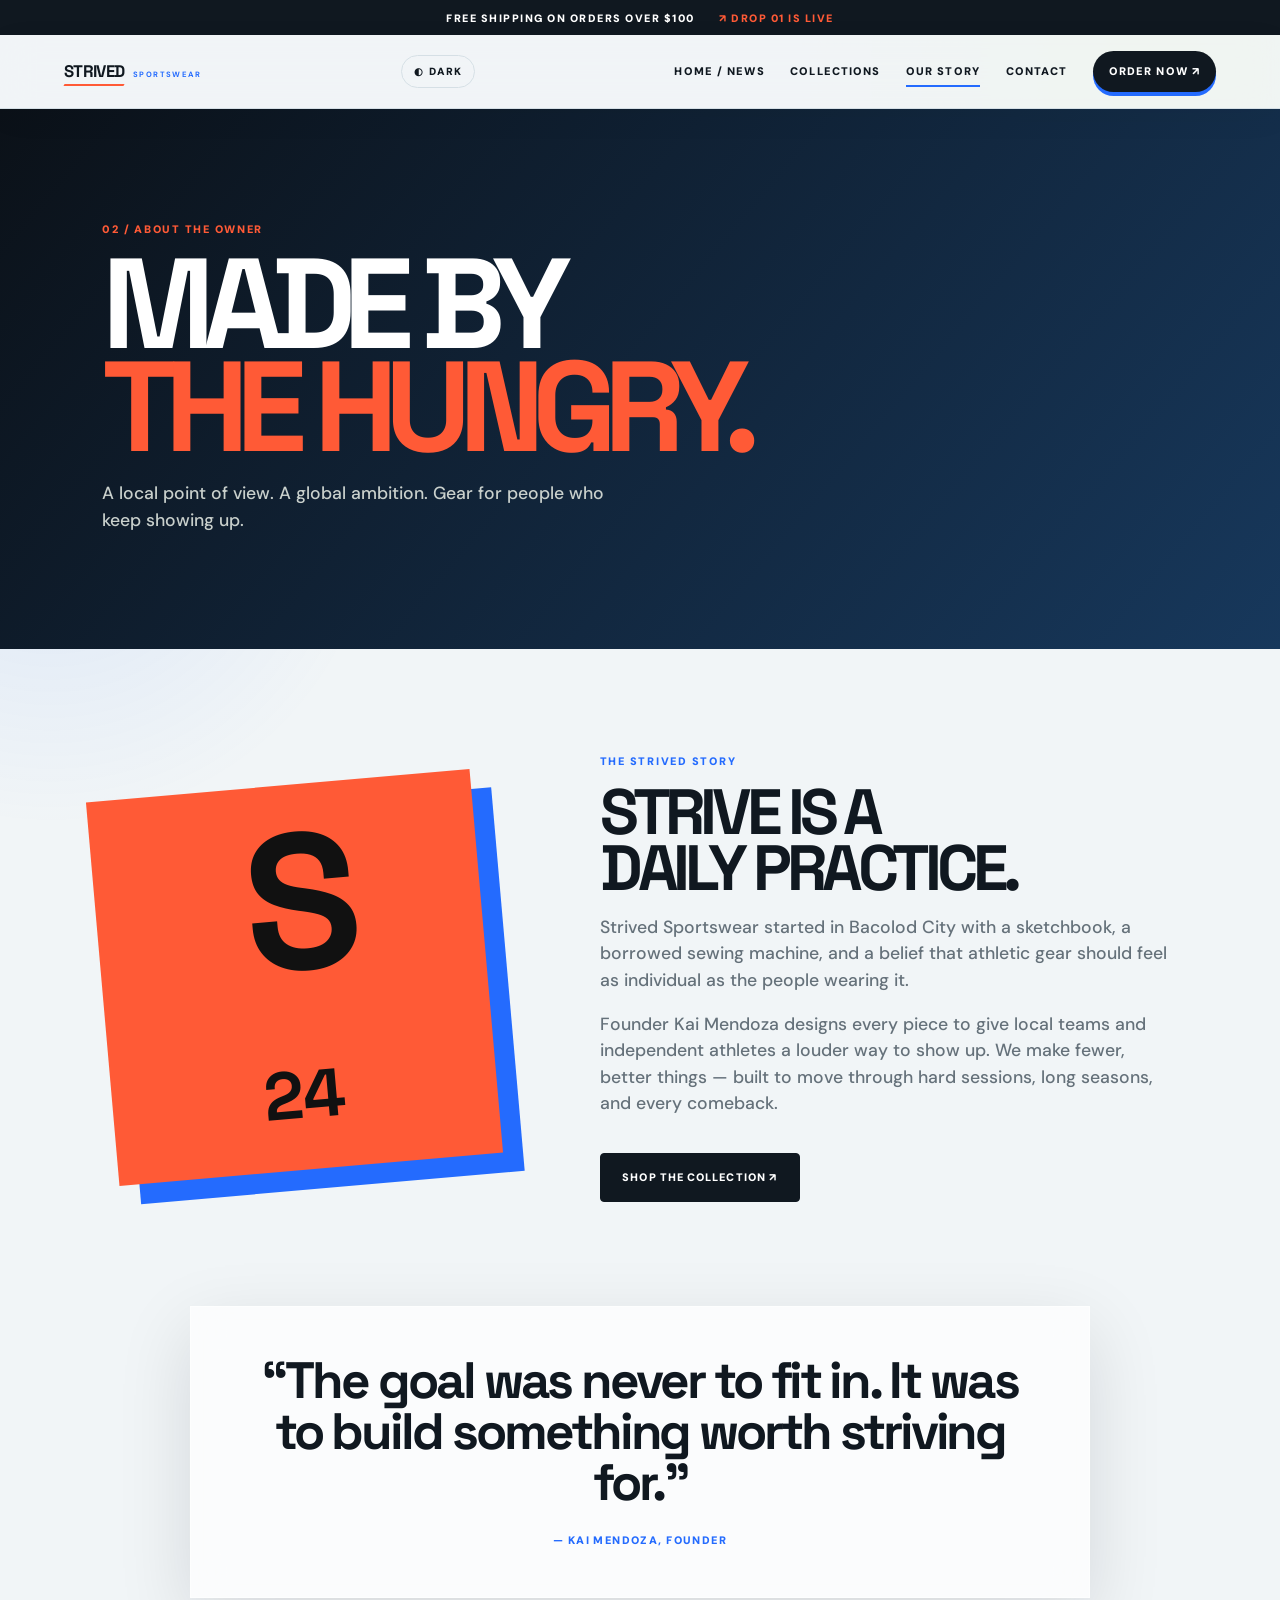
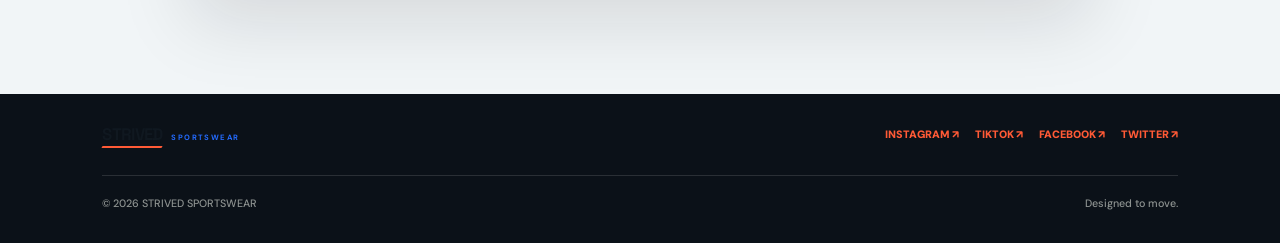
==== about.html @ 252151e5 "Agent Host changes for agents/modern-athletic-website-design" ====
<!doctype html>
<html lang="en">
<head><meta charset="utf-8"><meta name="viewport" content="width=device-width, initial-scale=1"><meta name="description" content="The story behind Strived Sportswear."><title>Our Story — Strived Sportswear</title><link rel="stylesheet" href="css/styles.css"></head>
<body>
  <div class="announcement">Free shipping on orders over $100 <span>↗ Drop 01 is live</span></div>
  <header class="site-header"><a class="brand" href="index.html" aria-label="Strived Sportswear home"><span class="brand-wordmark">STRIVED</span><i>SPORTSWEAR</i></a><button class="theme-toggle" type="button" aria-label="Switch to dark mode" aria-pressed="false">◐ <span>Dark</span></button><button class="menu-toggle" type="button" aria-label="Toggle navigation" aria-expanded="false">☰</button><nav class="main-nav" aria-label="Primary navigation"><a href="index.html">Home / News</a><a href="collections.html">Collections</a><a class="active" href="about.html">Our Story</a><a href="index.html#contact">Contact</a><a class="nav-order" href="collections.html#order">Order Now <span>↗</span></a></nav></header>
  <main><section class="page-hero story-hero"><p class="eyebrow">02 / About the owner</p><h1>Made by<br><em>the hungry.</em></h1><p class="lead">A local point of view. A global ambition. Gear for people who keep showing up.</p></section><section class="story-section"><div class="story-layout"><div class="about-mark float">S<br><small>24</small></div><div class="story-copy"><p class="eyebrow">The Strived story</p><h2>Strive is a<br>daily practice.</h2><p>Strived Sportswear started in Bacolod City with a sketchbook, a borrowed sewing machine, and a belief that athletic gear should feel as individual as the people wearing it.</p><p>Founder Kai Mendoza designs every piece to give local teams and independent athletes a louder way to show up. We make fewer, better things — built to move through hard sessions, long seasons, and every comeback.</p><a class="button" href="collections.html">Shop the collection ↗</a></div></div></section><section class="quote-section glass"><p>“The goal was never to fit in. It was to build something worth striving for.”</p><span>— KAI MENDOZA, FOUNDER</span></section></main>
  <footer><div class="footer-top"><a class="brand" href="index.html"><span class="brand-wordmark">STRIVED</span><i>SPORTSWEAR</i></a><nav class="socials" aria-label="Social media"><a href="https://instagram.com" target="_blank" rel="noreferrer">Instagram ↗</a><a href="https://tiktok.com" target="_blank" rel="noreferrer">TikTok ↗</a><a href="https://facebook.com" target="_blank" rel="noreferrer">Facebook ↗</a><a href="https://x.com" target="_blank" rel="noreferrer">Twitter ↗</a></nav></div><div class="footer-bottom"><span>© 2026 STRIVED SPORTSWEAR</span><span>Designed to move.</span></div></footer><script src="js/app.js"></script>
</body>
</html>
---- css/styles.css ----
@import url("https://fonts.googleapis.com/css2?family=DM+Sans:wght@400;500;700;900&family=Space+Grotesk:wght@400;500;700&display=swap");

:root {
  --ink: #101820;
  --paper: #f1f5f7;
  --surface: #ffffff;
  --lime: #ff5a36;
  --blue: #246bfe;
  --muted: #65717a;
  --line: #d5dfe5;
  --soft: #e8eef2;
  --shadow: 0 24px 70px rgba(17, 19, 21, .12);
}
[data-theme="dark"] {
  --ink: #f1f5f7;
  --paper: #101820;
  --surface: #1a1e20;
  --muted: #a4aca7;
  --line: #33404a;
  --soft: #222f38;
  --shadow: 0 24px 70px rgba(0, 0, 0, .35);
}
* { box-sizing: border-box; }
html { scroll-behavior: smooth; }
body { margin: 0; overflow-x: hidden; color: var(--ink); background: var(--paper); font: 500 16px/1.5 "DM Sans", Arial, sans-serif; transition: background .35s, color .35s; }
body:before { position: fixed; z-index: -1; inset: 0; background: radial-gradient(circle at 90% 8%, rgba(214,255,55,.18), transparent 25%), radial-gradient(circle at 4% 55%, rgba(43,115,255,.1), transparent 25%); content: ""; pointer-events: none; }
a { color: inherit; text-decoration: none; }
button, input, textarea { font: inherit; }
button { cursor: pointer; }
.scroll-progress { position: fixed; z-index: 60; top: 0; left: 0; width: 0; height: 3px; background: var(--lime); }
.announcement { display: flex; justify-content: center; gap: 1.5rem; padding: .6rem 1rem; color: #fff; background: var(--ink); font-size: .67rem; font-weight: 900; letter-spacing: .14em; text-transform: uppercase; }
.announcement span { color: var(--lime); }
.site-header { position: sticky; z-index: 30; top: 0; display: flex; align-items: center; justify-content: space-between; gap: 1rem; padding: 1rem 5vw; border-bottom: 1px solid var(--line); background: color-mix(in srgb, var(--paper) 82%, transparent); box-shadow: 0 8px 35px rgba(0,0,0,.04); backdrop-filter: blur(18px); }
.brand { display: flex; align-items: baseline; gap: .55rem; color: var(--ink); font: 900 1.05rem/1 "Space Grotesk"; letter-spacing: -.04em; }
.brand-wordmark { position: relative; }
.brand-wordmark:after { position: absolute; right: 0; bottom: -.35rem; left: 0; height: 2px; background: var(--lime); content: ""; transform: skewX(-28deg); }
.brand i { color: var(--blue); font: 700 .48rem/1 "DM Sans"; font-style: normal; letter-spacing: .18em; text-transform: uppercase; }
.brand-mark { display: none; }
.main-nav { display: flex; align-items: center; gap: 1.6rem; }
.main-nav a { position: relative; font-size: .69rem; font-weight: 900; letter-spacing: .1em; text-transform: uppercase; }
.main-nav a:not(.nav-order):after { position: absolute; right: 0; bottom: -.45rem; left: 0; height: 2px; background: var(--blue); content: ""; transform: scaleX(0); transition: transform .25s; }
.main-nav a:hover:after, .main-nav a.active:after { transform: scaleX(1); }
.nav-order, .button { border: 0; background: var(--ink); color: var(--surface); }
.nav-order { padding: .75rem 1rem; border-radius: 99px; box-shadow: 0 4px 0 var(--blue); transition: transform .2s, box-shadow .2s; }
.nav-order:hover { box-shadow: 0 1px 0 var(--blue); transform: translateY(3px); }
.theme-toggle, .menu-toggle { border: 1px solid var(--line); background: transparent; color: var(--ink); }
.theme-toggle { display: inline-flex; align-items: center; gap: .35rem; padding: .5rem .75rem; border-radius: 99px; font-size: .65rem; font-weight: 900; letter-spacing: .08em; text-transform: uppercase; }
.cart-trigger { padding: .5rem .75rem; border: 1px solid var(--line); border-radius: 99px; background: transparent; color: var(--ink); font-size: .65rem; font-weight: 900; letter-spacing: .08em; text-transform: uppercase; }
.cart-trigger:hover { border-color: var(--blue); color: var(--blue); }
.menu-toggle { display: none; border: 0; font-size: 1.4rem; }
.hero { display: grid; min-height: 76vh; grid-template-columns: 1fr .95fr; align-items: center; gap: 4rem; padding: 6rem 8vw; background: linear-gradient(130deg, #0b1118, #14283c 65%, #203e68); color: #fff; }
.hero-copy { position: relative; z-index: 1; }
.eyebrow { margin: 0 0 1rem; color: var(--blue); font-size: .68rem; font-weight: 900; letter-spacing: .16em; text-transform: uppercase; }
.hero .eyebrow, .page-hero .eyebrow { color: var(--lime); }
h1, h2, h3 { font-family: "Space Grotesk", sans-serif; }
h1, .page-hero h1 { margin: .5rem 0 1.4rem; font-size: clamp(4rem, 10vw, 9.5rem); line-height: .8; letter-spacing: -.1em; text-transform: uppercase; }
h1 em, .page-hero h1 em { color: var(--lime); font-style: normal; }
.lead { max-width: 470px; color: #c9d0cc; font-size: 1.1rem; }
.button { display: inline-flex; align-items: center; justify-content: center; gap: .5rem; margin-top: 1.2rem; padding: .95rem 1.35rem; border: 1px solid var(--ink); border-radius: 4px; font-size: .68rem; font-weight: 900; letter-spacing: .1em; text-transform: uppercase; transition: transform .2s, box-shadow .2s; }
.button:hover { box-shadow: 5px 5px 0 var(--lime); transform: translate(-3px, -3px); }
.button--lime { background: var(--lime); color: #111315; }
.hero-art { position: relative; min-height: 440px; overflow: hidden; background: linear-gradient(145deg, #183d67, #d13d27); clip-path: polygon(14% 0, 100% 0, 86% 100%, 0 100%); }
.hero-art:before { position: absolute; inset: 7%; background: url("https://images.unsplash.com/photo-1552346154-21d32810aba3?auto=format&fit=crop&w=1000&q=85") center/cover; content: ""; mix-blend-mode: screen; opacity: .8; }
.hero-badge { position: absolute; right: 5%; bottom: 8%; padding: 1.25rem; background: var(--lime); color: #111; font-weight: 900; line-height: 1.05; text-align: center; transform: rotate(-8deg); }
.ticker { display: flex; justify-content: space-around; gap: 2rem; padding: .95rem; overflow: hidden; background: var(--lime); color: #111; font-size: .72rem; font-weight: 900; letter-spacing: .14em; }
.ticker span { white-space: nowrap; }
section { padding: 6.5rem 8vw; }
.section-heading { display: flex; align-items: end; justify-content: space-between; gap: 2rem; margin-bottom: 2.5rem; }
h2 { margin: 0; font-size: clamp(2.6rem, 5vw, 5.2rem); line-height: .87; letter-spacing: -.08em; text-transform: uppercase; }
.section-heading > p { max-width: 350px; margin: 0; color: var(--muted); }
.news-card { display: grid; grid-template-columns: 1fr .8fr; min-height: 360px; overflow: hidden; }
.glass { border: 1px solid rgba(255,255,255,.55); background: color-mix(in srgb, var(--surface) 70%, transparent); box-shadow: var(--shadow); backdrop-filter: blur(18px); }
.news-card > div:first-child { padding: 3rem; }
.news-card h3 { margin: .5rem 0; font-size: clamp(2.7rem, 5vw, 5rem); line-height: .88; letter-spacing: -.08em; }
.news-image { min-height: 300px; background: url("https://images.unsplash.com/photo-1517466787929-bc90951d0974?auto=format&fit=crop&w=1000&q=85") center/cover; }
.text-link { display: inline-block; margin-top: 2rem; color: var(--blue); font-size: .7rem; font-weight: 900; letter-spacing: .08em; text-transform: uppercase; }
.contact-section { background: var(--surface); }
.contact-grid { display: grid; grid-template-columns: .9fr 1.1fr; gap: 5rem; }
.muted, .detail { color: var(--muted); }
.detail { margin-top: 1.7rem; }
.detail strong { display: block; margin-bottom: .3rem; color: var(--ink); font-size: .67rem; letter-spacing: .12em; text-transform: uppercase; }
.detail a:hover { color: var(--blue); }
.contact-form { display: grid; grid-template-columns: 1fr 1fr; gap: 1rem; padding: 1.5rem; }
label { display: grid; gap: .4rem; color: var(--muted); font-size: .68rem; font-weight: 900; letter-spacing: .08em; text-transform: uppercase; }
.full { grid-column: 1 / -1; }
input, textarea { width: 100%; padding: .9rem; border: 1px solid var(--line); background: var(--paper); color: var(--ink); outline: 0; }
textarea { min-height: 130px; resize: vertical; }
input:focus, textarea:focus { border-color: var(--blue); box-shadow: 0 0 0 3px rgba(43,115,255,.12); }
.form-status { min-height: 1.2em; color: #268347; font-size: .8rem; font-weight: 700; }
.page-hero { padding: 7rem 8vw 5rem; background: linear-gradient(130deg, #0b1118, #17385c); color: #fff; }
.page-hero .lead { max-width: 520px; }
.collection-section { padding-top: 2.5rem; }
.trust-grid { display: grid; grid-template-columns: repeat(3, 1fr); gap: 1rem; }
.trust-card { padding: 1.6rem; border-top: 3px solid var(--blue); background: var(--surface); }
.trust-card:nth-child(2) { border-color: var(--lime); }
.trust-card:nth-child(3) { border-color: #111; }
.trust-card span { color: var(--blue); font: 900 2rem/1 "Space Grotesk"; }
.trust-card h3 { margin: 2rem 0 .6rem; font-size: 1.4rem; }
.trust-card p { margin: 0; color: var(--muted); }
.community-section { background: var(--surface); }
.social-wall { display: grid; grid-template-columns: 1.1fr .9fr .9fr; grid-template-rows: 180px 180px; gap: 1rem; }
.social-tile { display: flex; flex-direction: column; justify-content: space-between; padding: 1.3rem; color: #fff; background: linear-gradient(145deg, #162e4b, #5b86b4); transition: transform .25s, filter .25s; }
.social-tile:hover { filter: saturate(1.25); transform: translateY(-5px); }
.social-tile span { font-size: .65rem; font-weight: 900; letter-spacing: .08em; }
.social-tile strong { font: 900 1.25rem/1 "Space Grotesk"; letter-spacing: -.05em; }
.social-tile--tall { grid-row: span 2; background: linear-gradient(145deg, #111820aa, #246bfecc), url("https://images.unsplash.com/photo-1517466787929-bc90951d0974?auto=format&fit=crop&w=700&q=80") center/cover; }
.social-tile--blue { background: linear-gradient(145deg, #1d5dc8, #70a6ff); }
.social-tile--orange { background: linear-gradient(145deg, #a82f18, #ff7558); }
.social-tile--lime { background: var(--lime); color: #111; }
.reviews-section { background: var(--paper); }
.review-grid { display: grid; grid-template-columns: repeat(2, 1fr); gap: 1rem; }
.review-card { padding: 1.5rem; background: var(--surface); }
.stars { color: var(--lime); letter-spacing: .15em; text-shadow: 1px 1px 0 #111; }
.review-card p { max-width: 520px; font-size: 1.05rem; }
.review-card strong { display: flex; justify-content: space-between; font-size: .75rem; text-transform: uppercase; }
.review-card strong span { color: var(--blue); font-size: .62rem; }
.filter-bar { display: flex; gap: .6rem; margin-bottom: 2rem; flex-wrap: wrap; }
.filter { padding: .7rem 1rem; border: 1px solid var(--line); border-radius: 99px; background: transparent; color: var(--muted); font-size: .67rem; font-weight: 900; letter-spacing: .1em; text-transform: uppercase; }
.filter.active, .filter:hover { border-color: var(--ink); background: var(--ink); color: var(--surface); }
.product-grid { display: grid; grid-template-columns: repeat(3, 1fr); gap: 1.3rem; }
.product-card { overflow: hidden; background: var(--surface); box-shadow: 0 14px 35px rgba(0,0,0,.07); transition: transform .3s, box-shadow .3s; }
.product-card:hover { box-shadow: var(--shadow); transform: translateY(-8px); }
.product-image { aspect-ratio: 1 / 1.1; overflow: hidden; background: var(--soft); }
.product-image img { width: 100%; height: 100%; object-fit: cover; transition: transform .6s; }
.product-card:hover img { transform: scale(1.07); }
.product-info { padding: 1.15rem; }
.product-meta { display: flex; align-items: start; justify-content: space-between; gap: .5rem; }
.product-title { font-size: 1.05rem; font-weight: 900; }
.product-type { margin-top: .3rem; color: var(--muted); font-size: .64rem; font-weight: 900; letter-spacing: .08em; text-transform: uppercase; }
.card-order { width: 100%; margin-top: 1rem; }
.story-hero { min-height: 60vh; }
.story-layout { display: grid; grid-template-columns: .8fr 1.2fr; gap: 7rem; align-items: center; }
.about-mark { display: grid; place-items: center; aspect-ratio: 1; background: var(--lime); color: #111; font: 900 clamp(6rem,15vw,12rem)/.7 "Space Grotesk"; letter-spacing: -.15em; transform: rotate(-5deg); box-shadow: 20px 20px 0 var(--blue); }
.about-mark small { font-size: .35em; letter-spacing: 0; }
.story-copy { max-width: 650px; }
.story-copy p:not(.eyebrow) { color: var(--muted); font-size: 1.1rem; }
.quote-section { max-width: 900px; margin: 0 auto 6rem; padding: 3rem; text-align: center; }
.quote-section p { margin: 0; font: 700 clamp(1.7rem, 4vw, 3.8rem)/1 "Space Grotesk"; letter-spacing: -.06em; }
.quote-section span { display: block; margin-top: 1.5rem; color: var(--blue); font-size: .68rem; font-weight: 900; letter-spacing: .13em; }
footer { padding: 2rem 8vw; background: #0b1118; color: #fff; }
.footer-top, .footer-bottom { display: flex; align-items: center; justify-content: space-between; gap: 2rem; }
.footer-top { padding-bottom: 2rem; border-bottom: 1px solid #ffffff20; }
.socials { display: flex; gap: 1rem; }
.socials a { color: var(--lime); font-size: .67rem; font-weight: 900; text-transform: uppercase; }
.footer-bottom { padding-top: 1.2rem; color: #8d9290; font-size: .67rem; }
.modal[hidden], .cart-drawer[hidden] { display: none; }
.modal { position: fixed; z-index: 50; inset: 0; display: grid; place-items: center; padding: 1rem; background: rgba(3,7,9,.78); }
.modal-box { position: relative; width: min(460px, 100%); padding: 2rem; }
.modal-box h2 { font-size: 2.6rem; }
.modal-close { position: absolute; top: .7rem; right: 1rem; border: 0; background: transparent; color: var(--ink); font-size: 1.5rem; }
.order-form { display: grid; gap: 1rem; margin-top: 1.5rem; }
.cart-drawer { position: fixed; z-index: 45; top: 0; right: 0; bottom: 0; width: min(420px, 92vw); padding: 2rem; overflow-y: auto; background: var(--surface); box-shadow: -20px 0 60px rgba(0,0,0,.2); transform: translateX(0); }
.cart-head { display: flex; align-items: center; justify-content: space-between; border-bottom: 1px solid var(--line); padding-bottom: 1rem; }
.cart-head h2 { font-size: 2rem; }
.cart-close { border: 0; background: transparent; color: var(--ink); font-size: 1.5rem; }
.cart-item { display: flex; justify-content: space-between; gap: 1rem; padding: 1rem 0; border-bottom: 1px solid var(--line); }
.cart-empty { padding: 3rem 0; color: var(--muted); text-align: center; }
.cart-total { display: flex; justify-content: space-between; margin-top: 1.5rem; font-weight: 900; }
.reveal { animation: rise .75s both; }
.float { animation: float 5s ease-in-out infinite; }
@keyframes rise { from { opacity: 0; transform: translateY(22px); } to { opacity: 1; transform: none; } }
@keyframes float { 0%, 100% { transform: translateY(0); } 50% { transform: translateY(-10px); } }
@media (max-width: 800px) {
  .site-header { flex-wrap: wrap; }
  .main-nav { position: absolute; top: 100%; right: 0; left: 0; display: none; flex-direction: column; align-items: stretch; gap: 0; padding: 1rem 5vw; border-bottom: 1px solid var(--line); background: var(--paper); }
  .main-nav.open { display: flex; }
  .main-nav a { padding: .8rem 0; }
  .theme-toggle { margin-left: auto; }
  .cart-trigger { order: 2; }
  .menu-toggle { display: block; }
  .hero, .contact-grid, .story-layout { grid-template-columns: 1fr; }
  .hero { padding: 4rem 6vw; }
  .hero-art { min-height: 280px; }
  section { padding: 4.5rem 6vw; }
  .section-heading { align-items: start; flex-direction: column; }
  .news-card { grid-template-columns: 1fr; }
  .product-grid { grid-template-columns: repeat(2, 1fr); }
  .trust-grid, .review-grid { grid-template-columns: 1fr; }
  .story-layout { gap: 3rem; }
  .contact-grid { gap: 3rem; }
}
@media (max-width: 500px) {
  .announcement { font-size: .55rem; }
  .brand { font-size: .8rem; }
  .brand-mark { width: 32px; height: 32px; }
  .product-grid, .contact-form { grid-template-columns: 1fr; }
  .full { grid-column: auto; }
  .footer-top, .footer-bottom { align-items: start; flex-direction: column; }
  .page-hero h1 { font-size: 4rem; }
  .social-wall { grid-template-columns: 1fr 1fr; grid-template-rows: repeat(2, 180px); }
  .social-tile--tall { grid-row: span 1; }
}
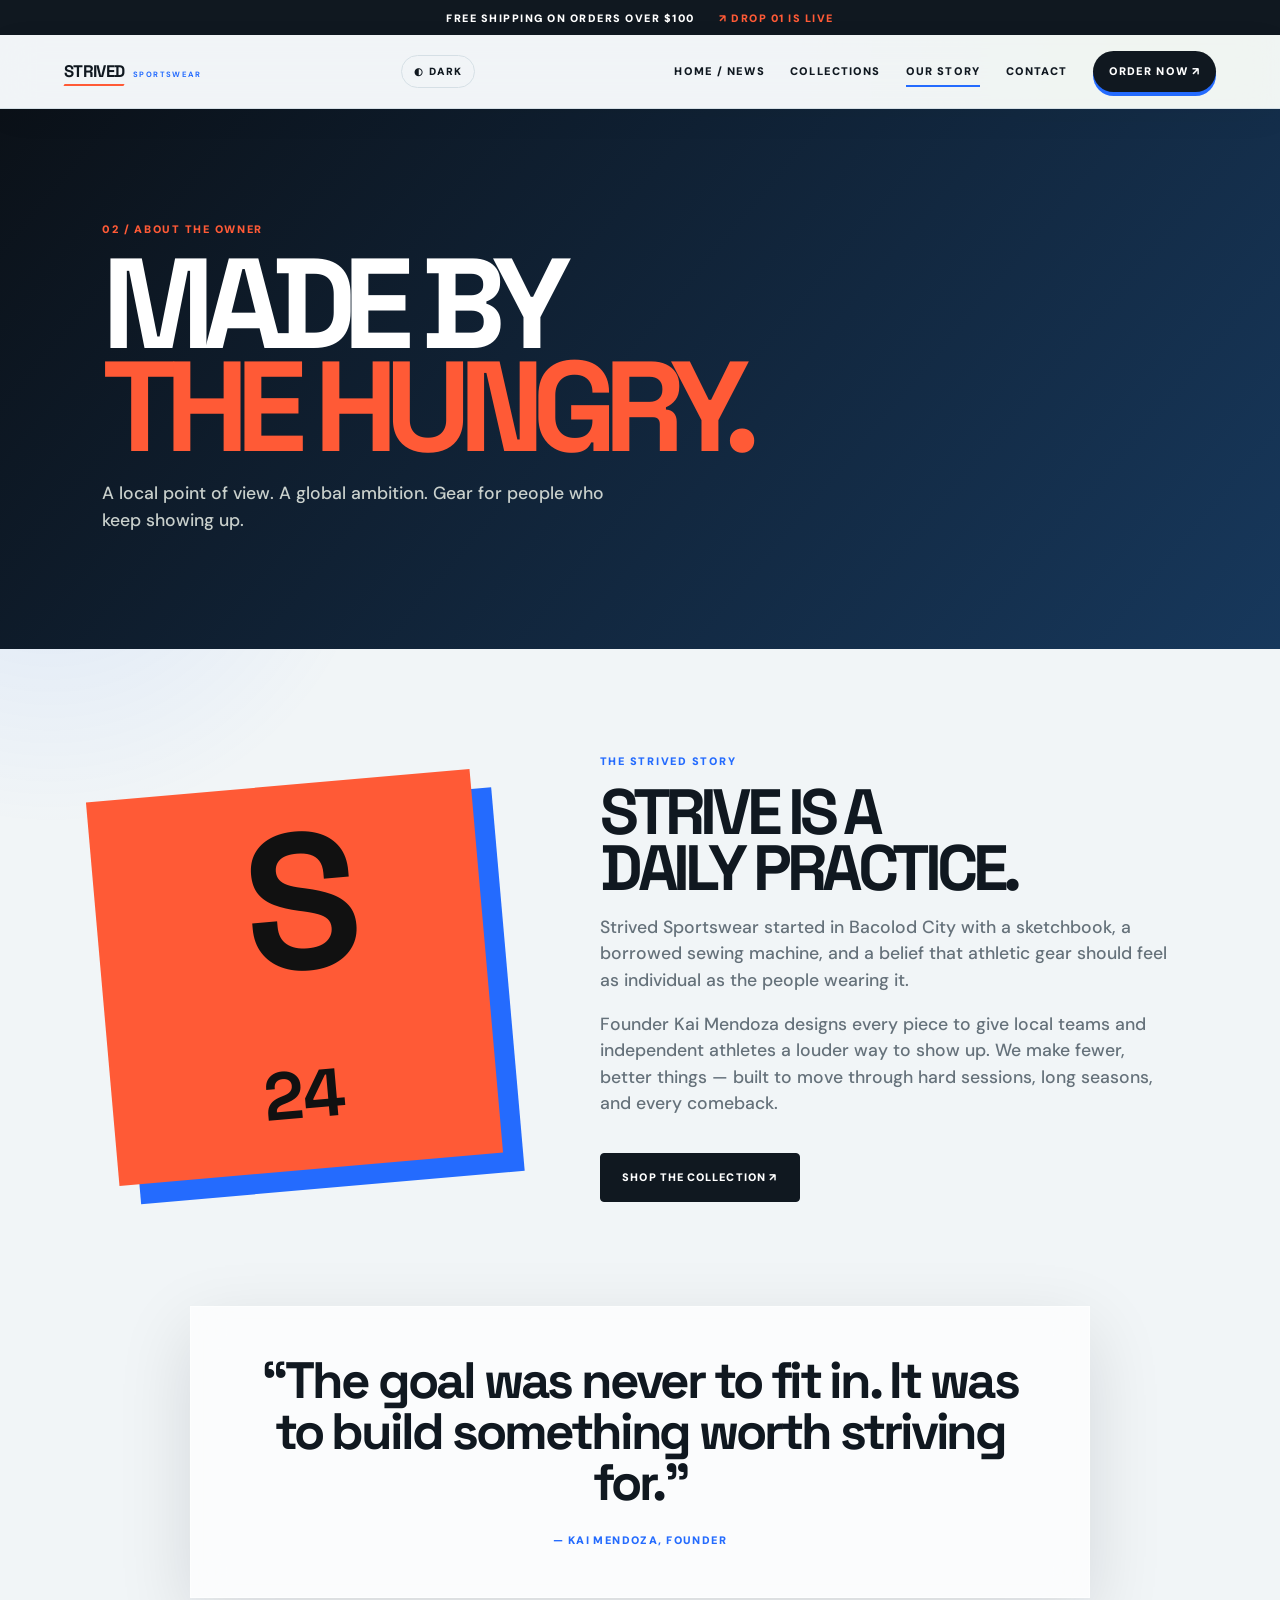
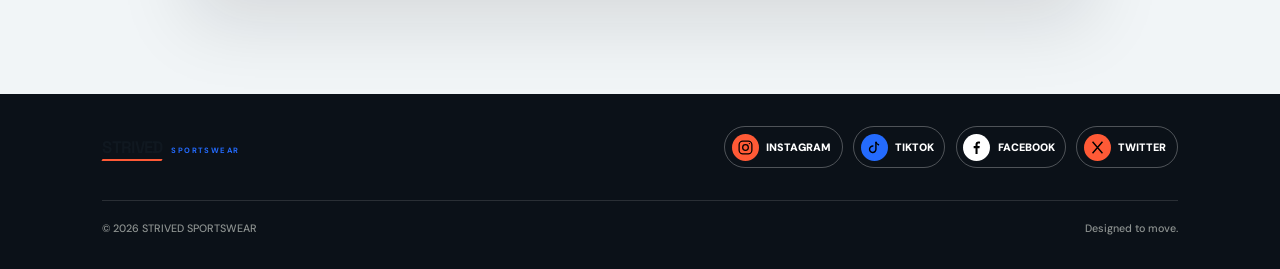
==== commit bb2f77fa: "Improve navigation and social media visibility Replace the mobile dropdown with a persistent top nav" ====
--- a/about.html
+++ b/about.html
@@ -2,9 +2,10 @@
 <html lang="en">
 <head><meta charset="utf-8"><meta name="viewport" content="width=device-width, initial-scale=1"><meta name="description" content="The story behind Strived Sportswear."><title>Our Story — Strived Sportswear</title><link rel="stylesheet" href="css/styles.css"></head>
 <body>
+  <a class="skip-link" href="#main-content">Skip to content</a>
   <div class="announcement">Free shipping on orders over $100 <span>↗ Drop 01 is live</span></div>
-  <header class="site-header"><a class="brand" href="index.html" aria-label="Strived Sportswear home"><span class="brand-wordmark">STRIVED</span><i>SPORTSWEAR</i></a><button class="theme-toggle" type="button" aria-label="Switch to dark mode" aria-pressed="false">◐ <span>Dark</span></button><button class="menu-toggle" type="button" aria-label="Toggle navigation" aria-expanded="false">☰</button><nav class="main-nav" aria-label="Primary navigation"><a href="index.html">Home / News</a><a href="collections.html">Collections</a><a class="active" href="about.html">Our Story</a><a href="index.html#contact">Contact</a><a class="nav-order" href="collections.html#order">Order Now <span>↗</span></a></nav></header>
-  <main><section class="page-hero story-hero"><p class="eyebrow">02 / About the owner</p><h1>Made by<br><em>the hungry.</em></h1><p class="lead">A local point of view. A global ambition. Gear for people who keep showing up.</p></section><section class="story-section"><div class="story-layout"><div class="about-mark float">S<br><small>24</small></div><div class="story-copy"><p class="eyebrow">The Strived story</p><h2>Strive is a<br>daily practice.</h2><p>Strived Sportswear started in Bacolod City with a sketchbook, a borrowed sewing machine, and a belief that athletic gear should feel as individual as the people wearing it.</p><p>Founder Kai Mendoza designs every piece to give local teams and independent athletes a louder way to show up. We make fewer, better things — built to move through hard sessions, long seasons, and every comeback.</p><a class="button" href="collections.html">Shop the collection ↗</a></div></div></section><section class="quote-section glass"><p>“The goal was never to fit in. It was to build something worth striving for.”</p><span>— KAI MENDOZA, FOUNDER</span></section></main>
-  <footer><div class="footer-top"><a class="brand" href="index.html"><span class="brand-wordmark">STRIVED</span><i>SPORTSWEAR</i></a><nav class="socials" aria-label="Social media"><a href="https://instagram.com" target="_blank" rel="noreferrer">Instagram ↗</a><a href="https://tiktok.com" target="_blank" rel="noreferrer">TikTok ↗</a><a href="https://facebook.com" target="_blank" rel="noreferrer">Facebook ↗</a><a href="https://x.com" target="_blank" rel="noreferrer">Twitter ↗</a></nav></div><div class="footer-bottom"><span>© 2026 STRIVED SPORTSWEAR</span><span>Designed to move.</span></div></footer><script src="js/app.js"></script>
+  <header class="site-header"><a class="brand" href="index.html" aria-label="Strived Sportswear home"><span class="brand-wordmark">STRIVED</span><i>SPORTSWEAR</i></a><button class="theme-toggle" type="button" aria-label="Switch to dark mode" aria-pressed="false">◐ <span>Dark</span></button><nav class="main-nav" aria-label="Primary navigation"><a href="index.html">Home / News</a><a href="collections.html">Collections</a><a class="active" href="about.html">Our Story</a><a href="index.html#contact">Contact</a><a class="nav-order" href="collections.html#order">Order Now <span>↗</span></a></nav></header>
+  <main id="main-content"><section class="page-hero story-hero"><p class="eyebrow">02 / About the owner</p><h1>Made by<br><em>the hungry.</em></h1><p class="lead">A local point of view. A global ambition. Gear for people who keep showing up.</p></section><section class="story-section"><div class="story-layout"><div class="about-mark float">S<br><small>24</small></div><div class="story-copy"><p class="eyebrow">The Strived story</p><h2>Strive is a<br>daily practice.</h2><p>Strived Sportswear started in Bacolod City with a sketchbook, a borrowed sewing machine, and a belief that athletic gear should feel as individual as the people wearing it.</p><p>Founder Kai Mendoza designs every piece to give local teams and independent athletes a louder way to show up. We make fewer, better things — built to move through hard sessions, long seasons, and every comeback.</p><a class="button" href="collections.html">Shop the collection ↗</a></div></div></section><section class="quote-section glass"><p>“The goal was never to fit in. It was to build something worth striving for.”</p><span>— KAI MENDOZA, FOUNDER</span></section></main>
+  <footer><div class="footer-top"><a class="brand" href="index.html"><span class="brand-wordmark">STRIVED</span><i>SPORTSWEAR</i></a><nav class="socials" aria-label="Social media"><a href="https://instagram.com" target="_blank" rel="noreferrer" aria-label="Instagram"><img src="assets/social/instagram.svg" alt=""> <span>Instagram</span></a><a href="https://tiktok.com" target="_blank" rel="noreferrer" aria-label="TikTok"><img src="assets/social/tiktok.svg" alt=""> <span>TikTok</span></a><a href="https://facebook.com" target="_blank" rel="noreferrer" aria-label="Facebook"><img src="assets/social/facebook.svg" alt=""> <span>Facebook</span></a><a href="https://x.com" target="_blank" rel="noreferrer" aria-label="X / Twitter"><img src="assets/social/x.svg" alt=""> <span>Twitter</span></a></nav></div><div class="footer-bottom"><span>© 2026 STRIVED SPORTSWEAR</span><span>Designed to move.</span></div></footer><script src="js/app.js"></script>
 </body>
 </html>
--- a/css/styles.css
+++ b/css/styles.css
@@ -27,6 +27,10 @@
 a { color: inherit; text-decoration: none; }
 button, input, textarea { font: inherit; }
 button { cursor: pointer; }
+.skip-link { position: fixed; z-index: 100; top: .75rem; left: .75rem; padding: .7rem 1rem; border-radius: 4px; background: var(--lime); color: #111; font-size: .75rem; font-weight: 900; transform: translateY(-160%); transition: transform .2s; }
+.skip-link:focus { transform: translateY(0); }
+:focus-visible { outline: 3px solid var(--blue); outline-offset: 3px; }
+[hidden] { display: none !important; }
 .scroll-progress { position: fixed; z-index: 60; top: 0; left: 0; width: 0; height: 3px; background: var(--lime); }
 .announcement { display: flex; justify-content: center; gap: 1.5rem; padding: .6rem 1rem; color: #fff; background: var(--ink); font-size: .67rem; font-weight: 900; letter-spacing: .14em; text-transform: uppercase; }
 .announcement span { color: var(--lime); }
@@ -43,11 +47,10 @@
 .nav-order, .button { border: 0; background: var(--ink); color: var(--surface); }
 .nav-order { padding: .75rem 1rem; border-radius: 99px; box-shadow: 0 4px 0 var(--blue); transition: transform .2s, box-shadow .2s; }
 .nav-order:hover { box-shadow: 0 1px 0 var(--blue); transform: translateY(3px); }
-.theme-toggle, .menu-toggle { border: 1px solid var(--line); background: transparent; color: var(--ink); }
+.theme-toggle { border: 1px solid var(--line); background: transparent; color: var(--ink); }
 .theme-toggle { display: inline-flex; align-items: center; gap: .35rem; padding: .5rem .75rem; border-radius: 99px; font-size: .65rem; font-weight: 900; letter-spacing: .08em; text-transform: uppercase; }
 .cart-trigger { padding: .5rem .75rem; border: 1px solid var(--line); border-radius: 99px; background: transparent; color: var(--ink); font-size: .65rem; font-weight: 900; letter-spacing: .08em; text-transform: uppercase; }
 .cart-trigger:hover { border-color: var(--blue); color: var(--blue); }
-.menu-toggle { display: none; border: 0; font-size: 1.4rem; }
 .hero { display: grid; min-height: 76vh; grid-template-columns: 1fr .95fr; align-items: center; gap: 4rem; padding: 6rem 8vw; background: linear-gradient(130deg, #0b1118, #14283c 65%, #203e68); color: #fff; }
 .hero-copy { position: relative; z-index: 1; }
 .eyebrow { margin: 0 0 1rem; color: var(--blue); font-size: .68rem; font-weight: 900; letter-spacing: .16em; text-transform: uppercase; }
@@ -140,8 +143,13 @@
 footer { padding: 2rem 8vw; background: #0b1118; color: #fff; }
 .footer-top, .footer-bottom { display: flex; align-items: center; justify-content: space-between; gap: 2rem; }
 .footer-top { padding-bottom: 2rem; border-bottom: 1px solid #ffffff20; }
-.socials { display: flex; gap: 1rem; }
-.socials a { color: var(--lime); font-size: .67rem; font-weight: 900; text-transform: uppercase; }
+.socials { display: flex; gap: .65rem; flex-wrap: wrap; }
+.socials a { display: inline-flex; align-items: center; gap: .45rem; padding: .42rem .65rem .42rem .42rem; border: 1px solid rgba(255,255,255,.28); border-radius: 999px; color: #fff; font-size: .67rem; font-weight: 900; text-transform: uppercase; transition: background .2s, border-color .2s, transform .2s; }
+.socials a:hover, .socials a:focus-visible { border-color: var(--lime); background: rgba(214,255,55,.14); color: var(--lime); transform: translateY(-2px); }
+.socials img { display: block; width: 27px; height: 27px; padding: 5px; border-radius: 50%; background: var(--lime); color: #111; filter: none; }
+.socials a:nth-child(2) img { background: var(--blue); }
+.socials a:nth-child(3) img { background: #fff; }
+.socials a:nth-child(4) img { background: var(--lime); }
 .footer-bottom { padding-top: 1.2rem; color: #8d9290; font-size: .67rem; }
 .modal[hidden], .cart-drawer[hidden] { display: none; }
 .modal { position: fixed; z-index: 50; inset: 0; display: grid; place-items: center; padding: 1rem; background: rgba(3,7,9,.78); }
@@ -161,13 +169,11 @@
 @keyframes rise { from { opacity: 0; transform: translateY(22px); } to { opacity: 1; transform: none; } }
 @keyframes float { 0%, 100% { transform: translateY(0); } 50% { transform: translateY(-10px); } }
 @media (max-width: 800px) {
-  .site-header { flex-wrap: wrap; }
-  .main-nav { position: absolute; top: 100%; right: 0; left: 0; display: none; flex-direction: column; align-items: stretch; gap: 0; padding: 1rem 5vw; border-bottom: 1px solid var(--line); background: var(--paper); }
-  .main-nav.open { display: flex; }
-  .main-nav a { padding: .8rem 0; }
-  .theme-toggle { margin-left: auto; }
-  .cart-trigger { order: 2; }
-  .menu-toggle { display: block; }
+  .site-header { flex-wrap: nowrap; overflow-x: auto; scrollbar-width: thin; }
+  .brand, .theme-toggle, .cart-trigger, .main-nav { flex: 0 0 auto; }
+  .main-nav { gap: 1rem; overflow-x: auto; scrollbar-width: none; }
+  .main-nav::-webkit-scrollbar { display: none; }
+  .main-nav a { white-space: nowrap; }
   .hero, .contact-grid, .story-layout { grid-template-columns: 1fr; }
   .hero { padding: 4rem 6vw; }
   .hero-art { min-height: 280px; }
@@ -190,3 +196,6 @@
   .social-wall { grid-template-columns: 1fr 1fr; grid-template-rows: repeat(2, 180px); }
   .social-tile--tall { grid-row: span 1; }
 }
+@media (prefers-reduced-motion: reduce) {
+  *, *::before, *::after { scroll-behavior: auto !important; animation-duration: .01ms !important; animation-iteration-count: 1 !important; transition-duration: .01ms !important; }
+}
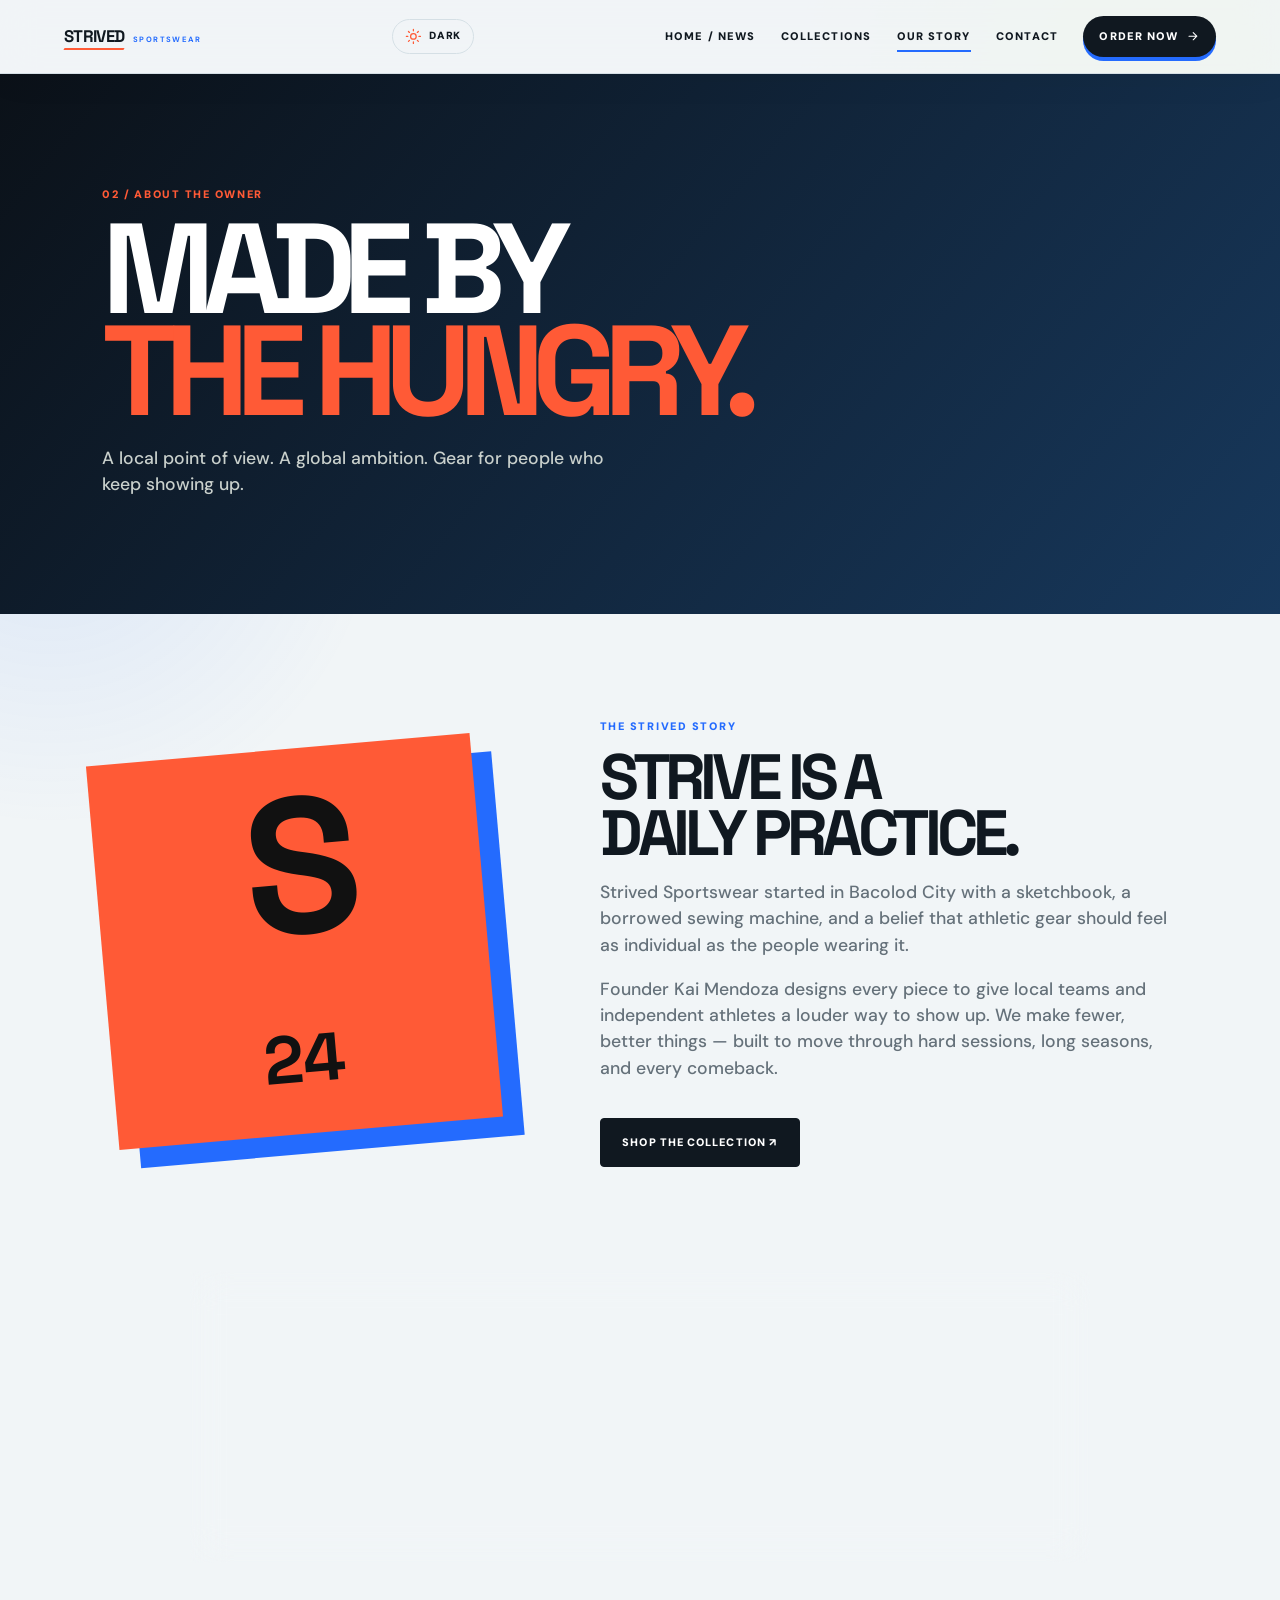
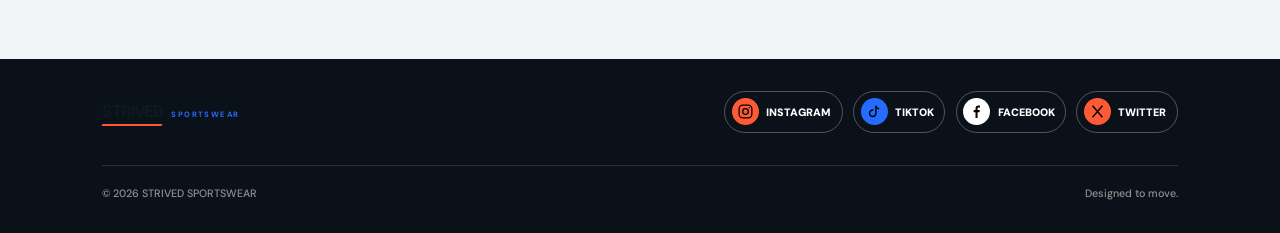
==== commit 12de040a: "Expand storefront shopping experience Add product detail pages, catalog discovery tools, wishlist an" ====
--- a/about.html
+++ b/about.html
@@ -3,8 +3,7 @@
 <head><meta charset="utf-8"><meta name="viewport" content="width=device-width, initial-scale=1"><meta name="description" content="The story behind Strived Sportswear."><title>Our Story — Strived Sportswear</title><link rel="stylesheet" href="css/styles.css"></head>
 <body>
   <a class="skip-link" href="#main-content">Skip to content</a>
-  <div class="announcement">Free shipping on orders over $100 <span>↗ Drop 01 is live</span></div>
-  <header class="site-header"><a class="brand" href="index.html" aria-label="Strived Sportswear home"><span class="brand-wordmark">STRIVED</span><i>SPORTSWEAR</i></a><button class="theme-toggle" type="button" aria-label="Switch to dark mode" aria-pressed="false">◐ <span>Dark</span></button><nav class="main-nav" aria-label="Primary navigation"><a href="index.html">Home / News</a><a href="collections.html">Collections</a><a class="active" href="about.html">Our Story</a><a href="index.html#contact">Contact</a><a class="nav-order" href="collections.html#order">Order Now <span>↗</span></a></nav></header>
+  <header class="site-header"><a class="brand" href="index.html" aria-label="Strived Sportswear home"><span class="brand-wordmark">STRIVED</span><i>SPORTSWEAR</i></a><button class="theme-toggle" type="button" aria-label="Switch to dark mode" aria-pressed="false"><svg class="ui-icon" aria-hidden="true" viewBox="0 0 24 24"><circle cx="12" cy="12" r="4"/><path d="M12 2v2m0 16v2M4.93 4.93l1.41 1.41m11.32 11.32 1.41 1.41M2 12h2m16 0h2M4.93 19.07l1.41-1.41M17.66 6.34l1.41-1.41"/></svg><span>Dark</span></button><nav class="main-nav" aria-label="Primary navigation"><a href="index.html">Home / News</a><a href="collections.html">Collections</a><a class="active" href="about.html">Our Story</a><a href="index.html#contact">Contact</a><a class="nav-order" href="collections.html#order">Order Now <svg class="ui-icon" aria-hidden="true" viewBox="0 0 24 24"><path d="M5 12h13m-6-6 6 6-6 6"/></svg></a></nav></header>
   <main id="main-content"><section class="page-hero story-hero"><p class="eyebrow">02 / About the owner</p><h1>Made by<br><em>the hungry.</em></h1><p class="lead">A local point of view. A global ambition. Gear for people who keep showing up.</p></section><section class="story-section"><div class="story-layout"><div class="about-mark float">S<br><small>24</small></div><div class="story-copy"><p class="eyebrow">The Strived story</p><h2>Strive is a<br>daily practice.</h2><p>Strived Sportswear started in Bacolod City with a sketchbook, a borrowed sewing machine, and a belief that athletic gear should feel as individual as the people wearing it.</p><p>Founder Kai Mendoza designs every piece to give local teams and independent athletes a louder way to show up. We make fewer, better things — built to move through hard sessions, long seasons, and every comeback.</p><a class="button" href="collections.html">Shop the collection ↗</a></div></div></section><section class="quote-section glass"><p>“The goal was never to fit in. It was to build something worth striving for.”</p><span>— KAI MENDOZA, FOUNDER</span></section></main>
   <footer><div class="footer-top"><a class="brand" href="index.html"><span class="brand-wordmark">STRIVED</span><i>SPORTSWEAR</i></a><nav class="socials" aria-label="Social media"><a href="https://instagram.com" target="_blank" rel="noreferrer" aria-label="Instagram"><img src="assets/social/instagram.svg" alt=""> <span>Instagram</span></a><a href="https://tiktok.com" target="_blank" rel="noreferrer" aria-label="TikTok"><img src="assets/social/tiktok.svg" alt=""> <span>TikTok</span></a><a href="https://facebook.com" target="_blank" rel="noreferrer" aria-label="Facebook"><img src="assets/social/facebook.svg" alt=""> <span>Facebook</span></a><a href="https://x.com" target="_blank" rel="noreferrer" aria-label="X / Twitter"><img src="assets/social/x.svg" alt=""> <span>Twitter</span></a></nav></div><div class="footer-bottom"><span>© 2026 STRIVED SPORTSWEAR</span><span>Designed to move.</span></div></footer><script src="js/app.js"></script>
 </body>
--- a/css/styles.css
+++ b/css/styles.css
@@ -32,8 +32,6 @@
 :focus-visible { outline: 3px solid var(--blue); outline-offset: 3px; }
 [hidden] { display: none !important; }
 .scroll-progress { position: fixed; z-index: 60; top: 0; left: 0; width: 0; height: 3px; background: var(--lime); }
-.announcement { display: flex; justify-content: center; gap: 1.5rem; padding: .6rem 1rem; color: #fff; background: var(--ink); font-size: .67rem; font-weight: 900; letter-spacing: .14em; text-transform: uppercase; }
-.announcement span { color: var(--lime); }
 .site-header { position: sticky; z-index: 30; top: 0; display: flex; align-items: center; justify-content: space-between; gap: 1rem; padding: 1rem 5vw; border-bottom: 1px solid var(--line); background: color-mix(in srgb, var(--paper) 82%, transparent); box-shadow: 0 8px 35px rgba(0,0,0,.04); backdrop-filter: blur(18px); }
 .brand { display: flex; align-items: baseline; gap: .55rem; color: var(--ink); font: 900 1.05rem/1 "Space Grotesk"; letter-spacing: -.04em; }
 .brand-wordmark { position: relative; }
@@ -60,8 +58,17 @@
 h1 em, .page-hero h1 em { color: var(--lime); font-style: normal; }
 .lead { max-width: 470px; color: #c9d0cc; font-size: 1.1rem; }
 .button { display: inline-flex; align-items: center; justify-content: center; gap: .5rem; margin-top: 1.2rem; padding: .95rem 1.35rem; border: 1px solid var(--ink); border-radius: 4px; font-size: .68rem; font-weight: 900; letter-spacing: .1em; text-transform: uppercase; transition: transform .2s, box-shadow .2s; }
+.ui-icon { width: 1.05rem; height: 1.05rem; fill: none; stroke: currentColor; stroke-linecap: round; stroke-linejoin: round; stroke-width: 1.8; flex: 0 0 auto; }
+.theme-toggle, .cart-trigger, .nav-order { display: inline-flex; align-items: center; gap: .45rem; }
+.theme-toggle .ui-icon { color: var(--lime); }
+.cart-trigger { box-shadow: 0 3px 0 transparent; transition: transform .2s, border-color .2s, box-shadow .2s; }
+.cart-trigger:hover { box-shadow: 0 3px 0 var(--blue); transform: translateY(-2px); }
+.cart-count { display: grid; min-width: 1.35rem; height: 1.35rem; place-items: center; border-radius: 50%; background: var(--lime); color: #111; font-size: .62rem; }
+.nav-order .ui-icon { width: .9rem; height: .9rem; }
 .button:hover { box-shadow: 5px 5px 0 var(--lime); transform: translate(-3px, -3px); }
 .button--lime { background: var(--lime); color: #111315; }
+.button--outline { border: 1px solid var(--line); background: transparent; color: var(--ink); }
+.sr-only { position: absolute; width: 1px; height: 1px; padding: 0; overflow: hidden; clip: rect(0,0,0,0); white-space: nowrap; border: 0; }
 .hero-art { position: relative; min-height: 440px; overflow: hidden; background: linear-gradient(145deg, #183d67, #d13d27); clip-path: polygon(14% 0, 100% 0, 86% 100%, 0 100%); }
 .hero-art:before { position: absolute; inset: 7%; background: url("https://images.unsplash.com/photo-1552346154-21d32810aba3?auto=format&fit=crop&w=1000&q=85") center/cover; content: ""; mix-blend-mode: screen; opacity: .8; }
 .hero-badge { position: absolute; right: 5%; bottom: 8%; padding: 1.25rem; background: var(--lime); color: #111; font-weight: 900; line-height: 1.05; text-align: center; transform: rotate(-8deg); }
@@ -126,6 +133,45 @@
 .product-image { aspect-ratio: 1 / 1.1; overflow: hidden; background: var(--soft); }
 .product-image img { width: 100%; height: 100%; object-fit: cover; transition: transform .6s; }
 .product-card:hover img { transform: scale(1.07); }
+.product-image { position: relative; }
+.wishlist-button { position: absolute; z-index: 1; top: .8rem; right: .8rem; display: grid; width: 2.4rem; height: 2.4rem; place-items: center; border: 1px solid rgba(255,255,255,.7); border-radius: 50%; background: rgba(16,24,32,.72); color: #fff; font-size: 1.3rem; backdrop-filter: blur(8px); }
+.wishlist-button.saved { background: var(--lime); color: #111; }
+.catalog-toolbar { display: flex; align-items: center; gap: .75rem; margin-bottom: 1rem; }
+.search-field { flex: 1; }
+.search-field input, .sort-field select { width: 100%; padding: .8rem 1rem; border: 1px solid var(--line); border-radius: 4px; background: var(--surface); color: var(--ink); }
+.sort-field { min-width: 190px; }
+.card-actions { display: flex; align-items: center; gap: .75rem; }
+.card-actions .button { flex: 1; }
+.compare-button { border: 0; background: transparent; color: var(--muted); font-size: .68rem; font-weight: 900; text-transform: uppercase; }
+.compare-button.selected { color: var(--blue); }
+.team-form { display: grid; max-width: 760px; grid-template-columns: repeat(2, 1fr); gap: 1rem; padding: 2rem; }
+.team-form label, .size-select { display: grid; gap: .4rem; color: var(--muted); font-size: .72rem; font-weight: 900; letter-spacing: .06em; text-transform: uppercase; }
+.team-form input, .team-form select, .team-form textarea, .size-select select { width: 100%; padding: .8rem; border: 1px solid var(--line); background: var(--surface); color: var(--ink); }
+.team-form textarea { min-height: 120px; resize: vertical; }
+.team-form label:nth-child(4), .team-form .full { grid-column: 1 / -1; }
+.recent-grid { display: grid; grid-template-columns: repeat(3, 1fr); gap: 1rem; }
+.recent-card { padding: 1.25rem; border: 1px solid var(--line); background: var(--surface); }
+.recent-card a { color: var(--blue); font-weight: 900; }
+.product-detail { display: grid; max-width: 1280px; min-height: 80vh; grid-template-columns: 1fr 1fr; gap: 5rem; align-items: center; margin: auto; padding: 6rem 8vw; }
+.product-detail-image { min-height: 620px; overflow: hidden; background: var(--soft); }
+.product-detail-image img { width: 100%; height: 100%; min-height: 620px; object-fit: cover; }
+.product-detail-copy h1 { margin: .5rem 0 1rem; font-size: clamp(3rem, 7vw, 7rem); line-height: .85; letter-spacing: -.09em; text-transform: uppercase; }
+.detail-price { margin: 0 0 1rem; font-size: 1.5rem; font-weight: 900; }
+.product-specs { display: flex; flex-wrap: wrap; gap: .5rem; margin: 1.5rem 0; }
+.product-specs span { padding: .5rem .7rem; border: 1px solid var(--line); border-radius: 99px; color: var(--muted); font-size: .68rem; }
+.size-select { max-width: 260px; margin: 1.5rem 0; }
+.detail-actions { display: flex; flex-wrap: wrap; gap: .75rem; }
+.product-info-panels { margin-top: 2rem; border-top: 1px solid var(--line); }
+.product-info-panels details, .faq-list details { padding: 1rem 0; border-bottom: 1px solid var(--line); }
+.product-info-panels summary, .faq-list summary { cursor: pointer; font-weight: 900; }
+.product-info-panels p, .faq-list p { max-width: 620px; color: var(--muted); }
+.faq-section { background: var(--surface); }
+.faq-list { max-width: 760px; }
+.newsletter-section { background: var(--paper); }
+.newsletter-form { display: flex; max-width: 680px; gap: .75rem; padding: 1rem; }
+.newsletter-form label { flex: 1; }
+.newsletter-form input { width: 100%; height: 100%; padding: .8rem 1rem; border: 1px solid var(--line); background: var(--surface); color: var(--ink); }
+.newsletter-form .button { margin-top: 0; white-space: nowrap; }
 .product-info { padding: 1.15rem; }
 .product-meta { display: flex; align-items: start; justify-content: space-between; gap: .5rem; }
 .product-title { font-size: 1.05rem; font-weight: 900; }
@@ -155,15 +201,36 @@
 .modal { position: fixed; z-index: 50; inset: 0; display: grid; place-items: center; padding: 1rem; background: rgba(3,7,9,.78); }
 .modal-box { position: relative; width: min(460px, 100%); padding: 2rem; }
 .modal-box h2 { font-size: 2.6rem; }
-.modal-close { position: absolute; top: .7rem; right: 1rem; border: 0; background: transparent; color: var(--ink); font-size: 1.5rem; }
+.modal-close { display: grid; position: absolute; top: 1rem; right: 1rem; width: 2rem; height: 2rem; place-items: center; border: 1px solid var(--line); border-radius: 50%; background: var(--soft); color: var(--ink); transition: background .2s, transform .2s; }
+.modal-close:hover { background: var(--lime); transform: rotate(90deg); }
+.modal-close .ui-icon { width: 1rem; height: 1rem; }
 .order-form { display: grid; gap: 1rem; margin-top: 1.5rem; }
+.checkout-box { width: min(680px, 100%); max-height: 92vh; overflow-y: auto; }
+.checkout-summary { margin: 1.25rem 0; padding: .8rem 1rem; border: 1px solid var(--line); background: var(--soft); color: var(--muted); font-size: .75rem; font-weight: 900; }
+.checkout-fields { display: grid; grid-template-columns: 1fr 1fr; gap: 1rem; }
+.consent { display: flex; grid-template-columns: auto 1fr; align-items: start; gap: .55rem; color: var(--muted); font-size: .7rem; font-weight: 500; letter-spacing: 0; text-transform: none; }
+.consent input { width: auto; margin: .15rem 0 0; }
 .cart-drawer { position: fixed; z-index: 45; top: 0; right: 0; bottom: 0; width: min(420px, 92vw); padding: 2rem; overflow-y: auto; background: var(--surface); box-shadow: -20px 0 60px rgba(0,0,0,.2); transform: translateX(0); }
 .cart-head { display: flex; align-items: center; justify-content: space-between; border-bottom: 1px solid var(--line); padding-bottom: 1rem; }
 .cart-head h2 { font-size: 2rem; }
 .cart-close { border: 0; background: transparent; color: var(--ink); font-size: 1.5rem; }
-.cart-item { display: flex; justify-content: space-between; gap: 1rem; padding: 1rem 0; border-bottom: 1px solid var(--line); }
+.cart-item { display: grid; grid-template-columns: 1fr auto auto; align-items: center; gap: .75rem; padding: 1rem 0; border-bottom: 1px solid var(--line); }
+.cart-item small { display: block; margin-top: .2rem; color: var(--muted); font-size: .68rem; }
+.quantity-control { display: inline-flex; align-items: center; gap: .45rem; }
+.quantity-control button, .cart-remove { display: grid; width: 1.8rem; height: 1.8rem; place-items: center; border: 1px solid var(--line); border-radius: 50%; background: var(--soft); color: var(--ink); }
+.quantity-control button:hover, .cart-remove:hover { border-color: var(--lime); background: var(--lime); color: #111; }
+.quantity-control .ui-icon, .cart-remove .ui-icon { width: .8rem; height: .8rem; }
+.quantity-control { display: inline-flex; align-items: center; gap: .5rem; border: 1px solid var(--line); padding: .2rem; }
+.quantity-control button, .cart-remove { border: 0; background: transparent; color: var(--ink); font-weight: 900; }
+.quantity-control button { width: 1.5rem; height: 1.5rem; }
+.quantity-control button:hover, .cart-remove:hover { color: var(--blue); }
+.cart-remove { font-size: 1.2rem; }
 .cart-empty { padding: 3rem 0; color: var(--muted); text-align: center; }
+.cart-breakdown { margin-top: 1.5rem; padding-top: 1rem; border-top: 1px solid var(--line); }
+.cart-breakdown > div { display: flex; justify-content: space-between; gap: 1rem; padding: .35rem 0; color: var(--muted); font-size: .75rem; }
 .cart-total { display: flex; justify-content: space-between; margin-top: 1.5rem; font-weight: 900; }
+.cart-checkout { width: 100%; }
+.cart-note { color: var(--muted); font-size: .7rem; text-align: center; }
 .reveal { animation: rise .75s both; }
 .float { animation: float 5s ease-in-out infinite; }
 @keyframes rise { from { opacity: 0; transform: translateY(22px); } to { opacity: 1; transform: none; } }
@@ -184,12 +251,20 @@
   .trust-grid, .review-grid { grid-template-columns: 1fr; }
   .story-layout { gap: 3rem; }
   .contact-grid { gap: 3rem; }
+  .catalog-toolbar { align-items: stretch; flex-wrap: wrap; }
+  .search-field { flex-basis: 100%; }
+  .sort-field { flex: 1; min-width: 0; }
+  .team-form { grid-template-columns: 1fr; }
+  .team-form label:nth-child(4), .team-form .full { grid-column: auto; }
+  .recent-grid { grid-template-columns: 1fr; }
+  .product-detail { grid-template-columns: 1fr; gap: 2rem; padding: 4rem 6vw; }
+  .product-detail-image, .product-detail-image img { min-height: 420px; }
 }
 @media (max-width: 500px) {
-  .announcement { font-size: .55rem; }
   .brand { font-size: .8rem; }
   .brand-mark { width: 32px; height: 32px; }
   .product-grid, .contact-form { grid-template-columns: 1fr; }
+  .checkout-fields { grid-template-columns: 1fr; }
   .full { grid-column: auto; }
   .footer-top, .footer-bottom { align-items: start; flex-direction: column; }
   .page-hero h1 { font-size: 4rem; }
